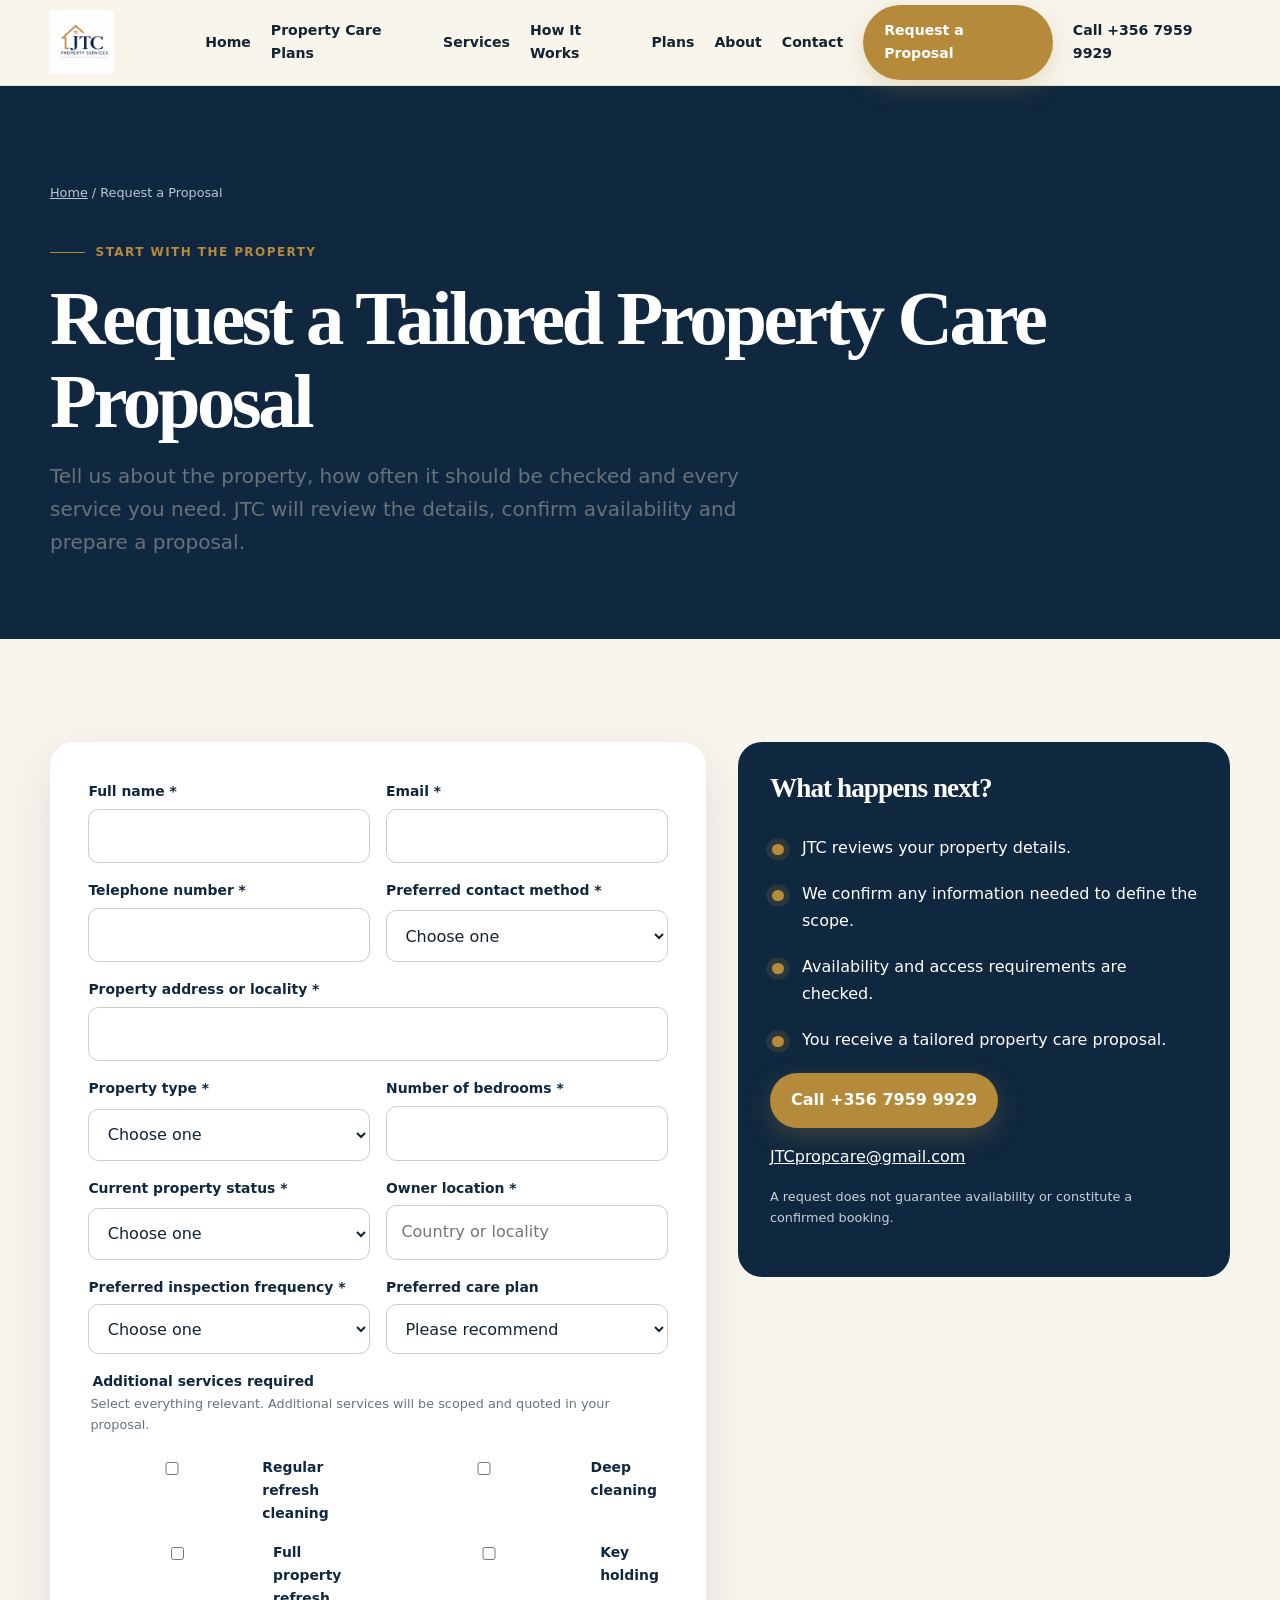
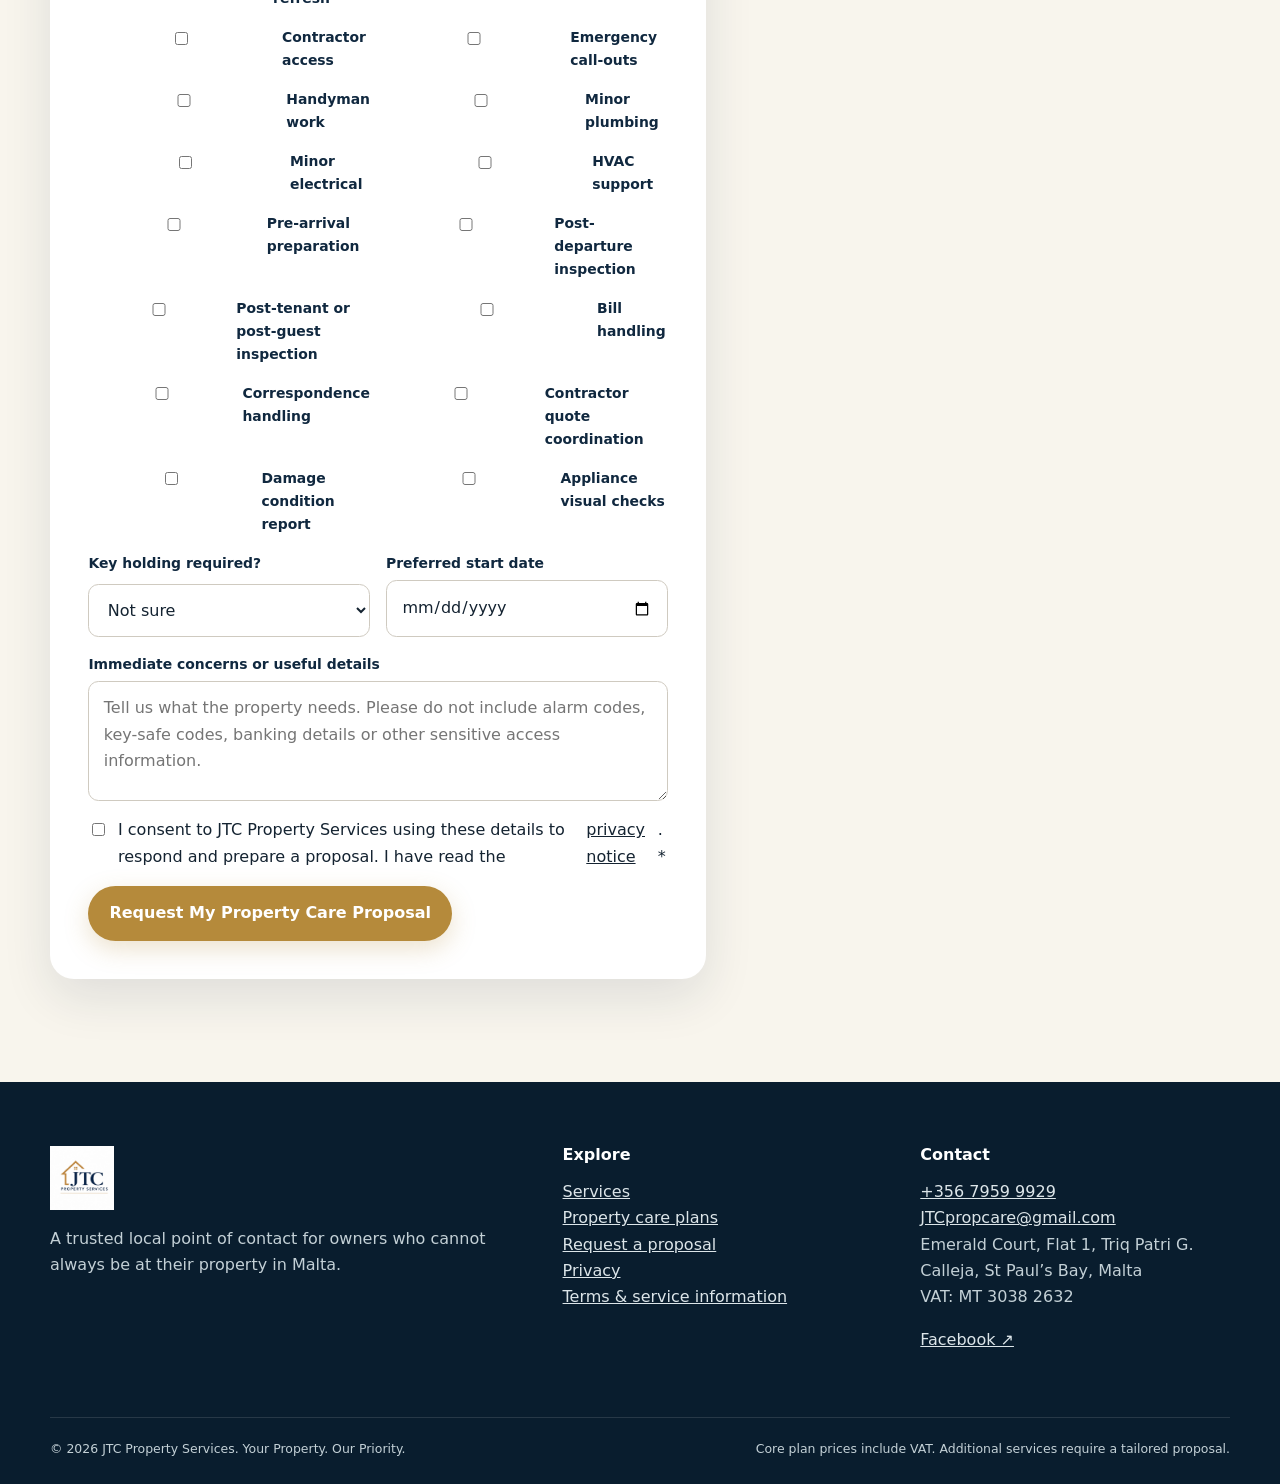
==== contact.html @ 6cc72d3f "Add files via upload" ====
<!doctype html>
<html lang="en">
<head>
  <meta charset="utf-8"><meta name="viewport" content="width=device-width,initial-scale=1">
  <title>Request a Property Care Proposal | JTC Malta</title>
  <meta name="description" content="Tell JTC Property Services about your property and required services to receive a tailored proposal.">
  <link rel="stylesheet" href="css/styles.css">
</head>
<body>
<div data-site-header></div>
<main id="main">
  <header class="page-hero"><div class="wrap"><p class="breadcrumbs"><a href="index.html">Home</a> / Request a Proposal</p><p class="eyebrow">Start with the property</p><h1>Request a Tailored Property Care Proposal</h1><p class="lede">Tell us about the property, how often it should be checked and every service you need. JTC will review the details, confirm availability and prepare a proposal.</p></div></header>
  <section class="section"><div class="wrap estimator">
    <form class="panel field-grid" data-quote-form name="quote-request" novalidate>
      <div class="field"><label for="fullName">Full name *</label><input id="fullName" name="fullName" autocomplete="name" required></div>
      <div class="field"><label for="email">Email *</label><input id="email" name="email" type="email" autocomplete="email" required></div>
      <div class="field"><label for="telephone">Telephone number *</label><input id="telephone" name="telephone" type="tel" autocomplete="tel" required pattern="[0-9+() .-]{7,}"></div>
      <div class="field"><label for="contactMethod">Preferred contact method *</label><select id="contactMethod" name="contactMethod" required><option value="">Choose one</option><option>Email</option><option>Telephone</option><option>WhatsApp</option></select></div>
      <div class="field field--wide"><label for="propertyAddress">Property address or locality *</label><input id="propertyAddress" name="propertyAddress" autocomplete="street-address" required></div>
      <div class="field"><label for="propertyType">Property type *</label><select id="propertyType" name="propertyType" required><option value="">Choose one</option><option>Apartment</option><option>Maisonette</option><option>Townhouse</option><option>Villa</option><option>Penthouse</option><option>Other</option></select></div>
      <div class="field"><label for="bedrooms">Number of bedrooms *</label><input id="bedrooms" name="bedrooms" type="number" min="0" max="30" required></div>
      <div class="field"><label for="propertyStatus">Current property status *</label><select id="propertyStatus" name="propertyStatus" required><option value="">Choose one</option><option>Vacant property</option><option>Holiday home</option><option>Owner occasionally in residence</option><option>Long-term rental</option><option>Short-let property</option><option>Between tenants</option><option>Under renovation</option><option>Other</option></select></div>
      <div class="field"><label for="ownerLocation">Owner location *</label><input id="ownerLocation" name="ownerLocation" placeholder="Country or locality" required></div>
      <div class="field"><label for="frequency">Preferred inspection frequency *</label><select id="frequency" name="frequency" required><option value="">Choose one</option><option>One-off</option><option>Monthly</option><option>Twice monthly</option><option>Weekly</option><option>Not sure</option></select></div>
      <div class="field"><label for="plan">Preferred care plan</label><select id="plan" name="plan"><option value="none">Please recommend</option><option value="basic">Basic - €60/month</option><option value="standard">Standard - €120/month</option><option value="premium">Premium - €160/month</option><option value="annual">Combined annual care proposal</option><option value="one-off">One-off inspection proposal</option></select></div>

      <fieldset class="field field--wide" style="border:0;padding:0"><legend class="fieldset-title">Additional services required</legend><p class="fineprint">Select everything relevant. Additional services will be scoped and quoted in your proposal.</p><div class="card-grid" style="grid-template-columns:repeat(2,1fr)">
        <label class="check-field"><input type="checkbox" name="services" value="Regular refresh cleaning"> Regular refresh cleaning</label>
        <label class="check-field"><input type="checkbox" name="services" value="Deep cleaning"> Deep cleaning</label>
        <label class="check-field"><input type="checkbox" name="services" value="Full property refresh"> Full property refresh</label>
        <label class="check-field"><input type="checkbox" name="services" value="Key holding"> Key holding</label>
        <label class="check-field"><input type="checkbox" name="services" value="Contractor access"> Contractor access</label>
        <label class="check-field"><input type="checkbox" name="services" value="Emergency call-outs"> Emergency call-outs</label>
        <label class="check-field"><input type="checkbox" name="services" value="Handyman work"> Handyman work</label>
        <label class="check-field"><input type="checkbox" name="services" value="Minor plumbing"> Minor plumbing</label>
        <label class="check-field"><input type="checkbox" name="services" value="Minor electrical"> Minor electrical</label>
        <label class="check-field"><input type="checkbox" name="services" value="HVAC"> HVAC support</label>
        <label class="check-field"><input type="checkbox" name="services" value="Pre-arrival preparation"> Pre-arrival preparation</label>
        <label class="check-field"><input type="checkbox" name="services" value="Post-departure inspection"> Post-departure inspection</label>
        <label class="check-field"><input type="checkbox" name="services" value="Post-tenant or post-guest inspection"> Post-tenant or post-guest inspection</label>
        <label class="check-field"><input type="checkbox" name="services" value="Bill handling"> Bill handling</label>
        <label class="check-field"><input type="checkbox" name="services" value="Correspondence handling"> Correspondence handling</label>
        <label class="check-field"><input type="checkbox" name="services" value="Contractor quote coordination"> Contractor quote coordination</label>
        <label class="check-field"><input type="checkbox" name="services" value="Damage condition report"> Damage condition report</label>
        <label class="check-field"><input type="checkbox" name="services" value="Appliance visual checks"> Appliance visual checks</label>
      </div></fieldset>

      <div class="field"><label for="keyHolding">Key holding required?</label><select id="keyHolding" name="keyHolding"><option>Not sure</option><option>Yes</option><option>No</option></select></div>
      <div class="field"><label for="startDate">Preferred start date</label><input id="startDate" name="startDate" type="date"></div>
      <div class="field field--wide"><label for="concerns">Immediate concerns or useful details</label><textarea id="concerns" name="concerns" placeholder="Tell us what the property needs. Please do not include alarm codes, key-safe codes, banking details or other sensitive access information."></textarea></div>
      <div class="honeypot" aria-hidden="true"><label>Leave this blank<input name="website" tabindex="-1" autocomplete="off"></label></div>
      <label class="check-field field--wide"><input type="checkbox" name="consent" required> I consent to JTC Property Services using these details to respond and prepare a proposal. I have read the <a href="privacy.html">privacy notice</a>. *</label>
      <div class="field--wide"><button class="button button--gold" type="submit">Request My Property Care Proposal</button><div class="form-status" data-form-status role="status" aria-live="polite"></div></div>
    </form>
    <aside><div class="estimate-output"><h2>What happens next?</h2><ol class="process-list"><li>JTC reviews your property details.</li><li>We confirm any information needed to define the scope.</li><li>Availability and access requirements are checked.</li><li>You receive a tailored property care proposal.</li></ol><p><a class="button button--gold" href="tel:+35679599929">Call +356 7959 9929</a></p><p><a href="mailto:JTCpropcare@gmail.com">JTCpropcare@gmail.com</a></p><p class="fineprint" style="color:#c5d2d8">A request does not guarantee availability or constitute a confirmed booking.</p></div></aside>
  </div></section>
</main>
<div data-site-footer></div><script src="js/config.js"></script><script src="js/app.js"></script>
</body></html>
---- css/styles.css ----
:root{--navy:#10283f;--navy-2:#183b57;--gold:#b58a3b;--gold-2:#d8ba79;--ivory:#f8f5ed;--stone:#eee9de;--white:#fff;--ink:#142331;--muted:#68727a;--green:#376a58;--amber:#a16b19;--red:#9b4b46;--serif:Georgia,"Times New Roman",serif;--sans:Inter,ui-sans-serif,system-ui,-apple-system,"Segoe UI",sans-serif;--s1:.5rem;--s2:.75rem;--s3:1rem;--s4:1.5rem;--s5:2rem;--s6:3rem;--s7:5rem;--radius:1rem;--radius-lg:1.5rem;--shadow:0 18px 50px rgba(16,40,63,.11);--max:1180px}
*{box-sizing:border-box}html{scroll-behavior:smooth;scroll-padding-top:6rem}body{margin:0;background:var(--ivory);color:var(--ink);font-family:var(--sans);line-height:1.65}img{display:block;max-width:100%}a{color:inherit}button,input,select,textarea{font:inherit}button{cursor:pointer}h1,h2,h3{font-family:var(--serif);line-height:1.08;color:var(--navy);margin:0 0 1rem}h1{font-size:clamp(2.7rem,7vw,5.8rem);letter-spacing:-.045em}h2{font-size:clamp(2rem,4.5vw,3.6rem);letter-spacing:-.035em}h3{font-size:1.4rem}p{margin:0 0 1rem}.wrap{width:min(calc(100% - 2rem),var(--max));margin-inline:auto}.section{padding:clamp(4rem,8vw,7rem) 0}.section--white{background:var(--white)}.section--navy{background:var(--navy);color:#dfe9ed}.section--navy h2,.section--navy h3{color:#fff}.eyebrow{display:inline-flex;align-items:center;gap:.65rem;color:var(--gold);font-weight:800;letter-spacing:.12em;text-transform:uppercase;font-size:.75rem;margin-bottom:1rem}.eyebrow:before{content:"";width:2.2rem;height:1px;background:currentColor}.lede{font-size:clamp(1.05rem,2vw,1.25rem);color:var(--muted);max-width:47rem}.section--navy .lede{color:#b9c9d1}.gold{color:var(--gold-2)}.skip-link{position:fixed;top:.5rem;left:.5rem;transform:translateY(-150%);background:#fff;padding:.75rem 1rem;z-index:1000}.skip-link:focus{transform:none}.site-header{position:sticky;top:0;z-index:100;background:rgba(248,245,237,.96);backdrop-filter:blur(14px);border-bottom:1px solid rgba(16,40,63,.1)}.nav{min-height:5.3rem;display:flex;align-items:center;justify-content:space-between;gap:1.2rem}.brand{display:flex;align-items:center;gap:.75rem;text-decoration:none;min-width:max-content}.brand-mark{width:2.8rem;height:2.8rem;border-radius:50%;display:grid;place-items:center;background:var(--navy);border:2px solid var(--gold);color:#fff;font-family:var(--serif);font-weight:700}.brand-copy{font-weight:900;color:var(--navy);line-height:1.05}.brand-copy small{display:block;color:var(--gold);font-size:.64rem;letter-spacing:.11em;text-transform:uppercase;margin-top:.3rem}.nav-links{display:flex;align-items:center;gap:1.25rem}.nav-links a{text-decoration:none;font-weight:700;font-size:.88rem}.nav-links a:hover{color:var(--gold)}.menu-button{display:none;border:0;background:transparent;padding:.6rem;color:var(--navy);font-weight:800}.button{display:inline-flex;align-items:center;justify-content:center;gap:.55rem;border:1px solid transparent;border-radius:999px;padding:.82rem 1.25rem;text-decoration:none;font-weight:800;transition:transform .2s,box-shadow .2s,background .2s}.button:hover{transform:translateY(-2px)}.button:focus-visible,a:focus-visible,summary:focus-visible,input:focus-visible,select:focus-visible,textarea:focus-visible,button:focus-visible{outline:3px solid var(--gold-2);outline-offset:3px}.button--gold{background:var(--gold);color:#fff;box-shadow:0 8px 24px rgba(181,138,59,.25)}.button--navy{background:var(--navy);color:#fff}.button--outline{border-color:currentColor;background:transparent}.button--light{background:#fff;color:var(--navy)}.hero{position:relative;min-height:760px;display:flex;align-items:center;overflow:hidden;background:var(--navy);color:#fff}.hero:after{content:"";position:absolute;inset:0;background:linear-gradient(90deg,rgba(8,27,43,.97) 0%,rgba(8,27,43,.88) 38%,rgba(8,27,43,.28) 72%,rgba(8,27,43,.12)),linear-gradient(0deg,rgba(8,27,43,.35),transparent 55%)}.hero-image{position:absolute;inset:0;width:100%;height:100%;object-fit:cover}.hero-content{position:relative;z-index:1;padding:6rem 0;max-width:780px}.hero h1{color:#fff}.hero .lede{color:#e4edf1;max-width:42rem}.hero-actions{display:flex;flex-wrap:wrap;gap:.8rem;margin:2rem 0 1.25rem}.reassurance{display:flex;align-items:center;gap:.6rem;font-size:.9rem;color:#cfdae0}.reassurance:before{content:"✓";color:var(--gold-2);font-weight:900}.trust-strip{background:#fff;border-bottom:1px solid #e4e0d7}.trust-list{display:grid;grid-template-columns:repeat(6,1fr);padding:1.1rem 0;margin:0;list-style:none;gap:1rem}.trust-list li{font-size:.78rem;font-weight:800;color:var(--navy);display:flex;gap:.5rem}.trust-list li:before{content:"•";color:var(--gold)}.split{display:grid;grid-template-columns:1fr 1fr;gap:clamp(2rem,6vw,6rem);align-items:center}.problem-grid,.card-grid,.benefit-grid{display:grid;grid-template-columns:repeat(3,1fr);gap:1rem}.problem-item,.card,.benefit{background:#fff;border:1px solid rgba(16,40,63,.09);border-radius:var(--radius);padding:1.35rem}.problem-item{display:flex;align-items:center;gap:.75rem}.problem-item span{width:2.25rem;height:2.25rem;display:grid;place-items:center;border-radius:50%;background:var(--stone);color:var(--gold);font-weight:900}.process-list{list-style:none;padding:0;margin:2rem 0 0}.process-list li{position:relative;padding:0 0 1.25rem 2rem}.process-list li:before{content:"";position:absolute;left:.15rem;top:.55rem;width:.7rem;height:.7rem;border-radius:50%;background:var(--gold);box-shadow:0 0 0 .35rem rgba(181,138,59,.16)}.report-demo{display:grid;grid-template-columns:.65fr 1.35fr;min-height:520px;background:#fff;border-radius:var(--radius-lg);overflow:hidden;box-shadow:var(--shadow)}.report-nav{padding:2rem;background:var(--navy);color:#fff}.report-tabs{display:grid;gap:.55rem;margin-top:1.5rem}.report-tab{border:1px solid rgba(255,255,255,.18);background:transparent;color:#fff;text-align:left;border-radius:.7rem;padding:.75rem 1rem}.report-tab[aria-selected="true"]{background:var(--gold);border-color:var(--gold)}.report-view{padding:2rem;display:grid;grid-template-rows:auto 1fr auto;gap:1rem}.report-status{display:flex;justify-content:space-between;align-items:center;gap:1rem}.status-pill{border-radius:99px;padding:.35rem .7rem;background:#e8f1ed;color:var(--green);font-weight:800;font-size:.75rem}.report-photo{min-height:270px;border-radius:1rem;background:linear-gradient(135deg,#d5cbbd,#f4f0e7);display:grid;place-items:center;position:relative;overflow:hidden}.report-photo svg{width:100%;height:100%;max-height:310px}.report-photo.loading:after{content:"Loading report…";position:absolute;inset:0;display:grid;place-items:center;background:rgba(255,255,255,.9);color:var(--navy);font-weight:800}.report-note{border-left:3px solid var(--gold);padding-left:1rem}.fineprint{font-size:.8rem;color:var(--muted)}.pricing-grid{display:grid;grid-template-columns:repeat(3,1fr);gap:1rem;margin-top:2.5rem}.price-card{position:relative;background:#fff;border:1px solid rgba(16,40,63,.1);border-radius:var(--radius-lg);padding:2rem}.price-card.featured{border:2px solid var(--gold);transform:translateY(-.65rem);box-shadow:var(--shadow)}.tag{position:absolute;right:1.2rem;top:1.2rem;border-radius:99px;padding:.35rem .65rem;background:var(--gold);color:#fff;font-weight:800;font-size:.7rem;text-transform:uppercase;letter-spacing:.08em}.price{font-family:var(--serif);font-size:3.2rem;color:var(--navy);line-height:1}.price small{font-family:var(--sans);font-size:.85rem;color:var(--muted)}.check-list{list-style:none;padding:0;margin:1.5rem 0}.check-list li{padding:.45rem 0 .45rem 1.5rem;position:relative}.check-list li:before{content:"✓";position:absolute;left:0;color:var(--green);font-weight:900}.package{margin-top:2rem;padding:clamp(1.5rem,4vw,3rem);border-radius:var(--radius-lg);background:var(--navy);color:#dce6eb;display:grid;grid-template-columns:1fr auto;gap:2rem;align-items:center}.package h3{color:#fff;font-size:2rem}.package-price{font-family:var(--serif);font-size:3rem;color:#fff}.table-wrap{overflow-x:auto;border-radius:var(--radius);border:1px solid #ded9cf;background:#fff;margin-top:2rem}table{border-collapse:collapse;width:100%;min-width:680px}th,td{padding:1rem;text-align:left;border-bottom:1px solid #e9e5dd;vertical-align:top}th{background:var(--navy);color:#fff;font-size:.8rem;letter-spacing:.04em;text-transform:uppercase}td strong{color:var(--navy)}.service-band{padding:2rem;border-radius:var(--radius-lg);background:var(--stone)}.rate-grid{display:grid;grid-template-columns:repeat(4,1fr);gap:1rem}.rate{background:#fff;border-radius:var(--radius);padding:1.4rem}.rate strong{font-family:var(--serif);font-size:1.9rem;color:var(--navy);display:block}.steps{display:grid;grid-template-columns:repeat(3,1fr);gap:1rem;counter-reset:step}.step{counter-increment:step;padding:1.5rem;border-top:1px solid rgba(255,255,255,.22)}.step:before{content:"0" counter(step);display:block;color:var(--gold-2);font-weight:900;letter-spacing:.1em;margin-bottom:.8rem}.faq{max-width:850px;margin:2rem auto 0}.faq details{border-bottom:1px solid #d8d4cb;padding:1rem 0}.faq summary{cursor:pointer;font-weight:850;color:var(--navy);list-style:none;display:flex;justify-content:space-between;gap:1rem}.faq summary:after{content:"+";color:var(--gold);font-size:1.3rem}.faq details[open] summary:after{content:"−"}.faq details p{padding:1rem 2rem 0 0;color:var(--muted)}.cta{background:var(--navy);border-radius:var(--radius-lg);padding:clamp(2rem,6vw,5rem);color:#fff;display:grid;grid-template-columns:1fr auto;gap:2rem;align-items:center;overflow:hidden;position:relative}.cta h2{color:#fff}.site-footer{background:#091d2e;color:#c3d0d6;padding:4rem 0 1.5rem}.footer-grid{display:grid;grid-template-columns:1.2fr .8fr .8fr;gap:3rem}.footer-grid h3{color:#fff;font-family:var(--sans);font-size:1rem}.footer-grid a{color:#dce5e9}.footer-bottom{margin-top:3rem;padding-top:1.3rem;border-top:1px solid rgba(255,255,255,.12);display:flex;justify-content:space-between;gap:1rem;font-size:.78rem}.page-hero{padding:6rem 0 4rem;background:var(--navy);color:#fff}.page-hero h1{font-size:clamp(2.7rem,6vw,4.8rem);color:#fff}.breadcrumbs{font-size:.8rem;color:#b9c8cf;margin-bottom:2rem}.estimator{display:grid;grid-template-columns:1fr .75fr;gap:2rem;align-items:start}.panel{background:#fff;border-radius:var(--radius-lg);padding:clamp(1.3rem,4vw,2.4rem);box-shadow:var(--shadow)}.field-grid{display:grid;grid-template-columns:1fr 1fr;gap:1rem}.field{display:grid;gap:.35rem}.field label,.fieldset-title{font-weight:800;color:var(--navy);font-size:.87rem}.field input,.field select,.field textarea{width:100%;padding:.82rem .9rem;border:1px solid #cfcac0;border-radius:.65rem;background:#fff;color:var(--ink)}.field textarea{min-height:120px;resize:vertical}.field--wide{grid-column:1/-1}.check-field{display:flex;gap:.6rem;align-items:flex-start}.check-field input{margin-top:.35rem}.estimate-output{position:sticky;top:7rem;background:var(--navy);color:#fff;border-radius:var(--radius-lg);padding:2rem}.estimate-output h2{color:#fff;font-size:1.7rem}.estimate-row{display:flex;justify-content:space-between;gap:1rem;padding:.7rem 0;border-bottom:1px solid rgba(255,255,255,.14)}.estimate-total{font-size:1.5rem;font-weight:900;color:var(--gold-2)}.form-status{display:none;padding:1rem;border-radius:.7rem;margin-top:1rem}.form-status.show{display:block}.form-status.success{background:#e8f1ed;color:#275344}.form-status.error{background:#f7e9e7;color:#7c3833}.honeypot{position:absolute;left:-9999px}.notice{border-left:3px solid var(--gold);padding:1rem 1.2rem;background:#fff8e7;border-radius:0 .7rem .7rem 0}.legal-copy{max-width:850px}.legal-copy h2{font-size:1.8rem;margin-top:2.5rem}.placeholder{padding:.75rem;border:1px dashed var(--amber);background:#fff8e6;color:#77531b;border-radius:.5rem}.reveal{opacity:0;transform:translateY(16px);transition:opacity .55s ease,transform .55s ease}.reveal.in{opacity:1;transform:none}
@media(max-width:1000px){.menu-button{display:block}.nav-links{position:absolute;left:1rem;right:1rem;top:calc(100% + .5rem);display:none;background:#fff;border-radius:1rem;padding:1rem;box-shadow:var(--shadow);align-items:stretch;flex-direction:column}.nav-links.open{display:flex}.nav-links .button{width:100%}.trust-list{grid-template-columns:repeat(3,1fr)}.rate-grid{grid-template-columns:repeat(2,1fr)}.footer-grid{grid-template-columns:1fr 1fr}.footer-grid>div:first-child{grid-column:1/-1}}
@media(max-width:760px){.hero{min-height:680px}.hero:after{background:linear-gradient(90deg,rgba(8,27,43,.94),rgba(8,27,43,.74)),linear-gradient(0deg,rgba(8,27,43,.5),transparent)}.split,.report-demo,.estimator{grid-template-columns:1fr}.problem-grid,.card-grid,.benefit-grid,.pricing-grid,.steps{grid-template-columns:1fr}.report-nav{padding:1.4rem}.report-tabs{display:flex;overflow-x:auto}.report-tab{min-width:max-content}.price-card.featured{transform:none}.package,.cta{grid-template-columns:1fr}.trust-list{grid-template-columns:1fr 1fr}.field-grid{grid-template-columns:1fr}.field--wide{grid-column:auto}.estimate-output{position:static}.footer-grid{grid-template-columns:1fr}.footer-grid>div:first-child{grid-column:auto}.footer-bottom{flex-direction:column}.section{padding:4rem 0}}
@media(max-width:450px){.brand-copy{font-size:.88rem}.brand-mark{width:2.4rem;height:2.4rem}.trust-list{grid-template-columns:1fr}.hero-actions .button{width:100%}.rate-grid{grid-template-columns:1fr}}
@media(prefers-reduced-motion:reduce){html{scroll-behavior:auto}*,*:before,*:after{animation-duration:.01ms!important;animation-iteration-count:1!important;transition-duration:.01ms!important}.reveal{opacity:1;transform:none}}
.brand{gap:0}.brand-logo{width:136px;height:64px;object-fit:contain;object-position:left center}@media(max-width:450px){.brand-logo{width:112px;height:54px}}
.rate p,.section--navy .rate p{color:var(--ink)}.section--navy .rate h3{color:var(--navy)}.proposal-label{display:inline-block;margin:.4rem 0 1rem;color:var(--gold);font-weight:850;font-size:.82rem;letter-spacing:.06em;text-transform:uppercase}.service-card{display:flex;flex-direction:column}.service-card .button{margin-top:auto;align-self:flex-start}
.hero-image{animation:hero-drift 18s ease-in-out infinite alternate;transform-origin:center}.card,.benefit,.rate,.price-card,.service-band{transition:transform .3s ease,box-shadow .3s ease,border-color .3s ease}.card:hover,.benefit:hover,.rate:hover,.price-card:hover,.service-band:hover{transform:translateY(-6px);box-shadow:var(--shadow);border-color:rgba(181,138,59,.42)}.reveal{transition-delay:var(--delay,0ms)}.section--navy{position:relative;overflow:hidden}.section--navy:after{content:"";position:absolute;right:-12rem;top:-12rem;width:30rem;height:30rem;border:1px solid rgba(216,186,121,.11);border-radius:45% 55% 50% 50%;animation:architectural-orbit 24s linear infinite;pointer-events:none}.section--navy>.wrap{position:relative;z-index:1}.property-slider{margin-top:2.5rem;position:relative;border-radius:var(--radius-lg);overflow:hidden;background:var(--navy);box-shadow:var(--shadow)}.slider-stage{display:grid;min-height:clamp(430px,60vw,650px)}.slider-slide{grid-area:1/1;position:relative;opacity:0;visibility:hidden;transform:scale(1.035);transition:opacity .75s ease,transform 1.1s ease,visibility .75s}.slider-slide.is-active{opacity:1;visibility:visible;transform:scale(1)}.slider-slide img{width:100%;height:100%;min-height:clamp(430px,60vw,650px);object-fit:cover}.slider-slide:after{content:"";position:absolute;inset:0;background:linear-gradient(0deg,rgba(8,27,43,.88),rgba(8,27,43,0) 62%)}.slider-caption{position:absolute;left:clamp(1.2rem,5vw,4rem);bottom:clamp(1.5rem,5vw,3.5rem);z-index:2;color:#fff;max-width:39rem}.slider-caption h3{color:#fff;font-size:clamp(1.7rem,4vw,3rem)}.slider-caption p{color:#dce7eb;font-size:1.05rem}.slider-controls{position:absolute;z-index:4;right:clamp(1rem,3vw,2rem);bottom:clamp(1rem,3vw,2rem);display:flex;align-items:center;gap:.55rem}.slider-button{width:3rem;height:3rem;border-radius:50%;border:1px solid rgba(255,255,255,.55);background:rgba(8,27,43,.7);color:#fff;font-size:1.35rem;display:grid;place-items:center}.slider-button:hover{background:var(--gold)}.slider-dots{display:flex;gap:.4rem;padding:.55rem .7rem;border-radius:999px;background:rgba(8,27,43,.7)}.slider-dot{width:.7rem;height:.7rem;border-radius:50%;border:1px solid #fff;background:transparent;padding:0}.slider-dot[aria-current="true"]{background:var(--gold);border-color:var(--gold)}.slider-progress{position:absolute;z-index:4;left:0;bottom:0;height:3px;width:100%;background:rgba(255,255,255,.18)}.slider-progress span{display:block;height:100%;width:0;background:var(--gold-2)}.property-slider.is-playing .slider-progress span{animation:slider-progress 6s linear infinite}.motion-badge{display:inline-flex;align-items:center;gap:.55rem}.motion-badge:before{content:"";width:.6rem;height:.6rem;border-radius:50%;background:var(--gold);box-shadow:0 0 0 0 rgba(181,138,59,.5);animation:soft-pulse 2.8s ease-out infinite}
@keyframes hero-drift{from{transform:scale(1.01) translate3d(0,0,0)}to{transform:scale(1.06) translate3d(-.7%,.4%,0)}}@keyframes architectural-orbit{to{transform:rotate(360deg)}}@keyframes slider-progress{to{width:100%}}@keyframes soft-pulse{60%{box-shadow:0 0 0 .65rem rgba(181,138,59,0)}}
@media(max-width:760px){.slider-controls{left:1rem;right:auto}.slider-caption{padding-bottom:4.5rem}.slider-slide img,.slider-stage{min-height:540px}.section--navy:after{display:none}}
@media(prefers-reduced-motion:reduce){.hero-image,.section--navy:after,.motion-badge:before,.property-slider.is-playing .slider-progress span{animation:none!important}.slider-slide{transition:none}.card:hover,.benefit:hover,.rate:hover,.price-card:hover,.service-band:hover{transform:none}}
.hero-content{max-width:980px}.hero h1{font-size:clamp(2.6rem,5.4vw,4.8rem);max-width:960px;letter-spacing:-.04em}@media(max-width:760px){.hero h1{font-size:clamp(2.35rem,10vw,3.5rem)}.hero-content{max-width:none}}
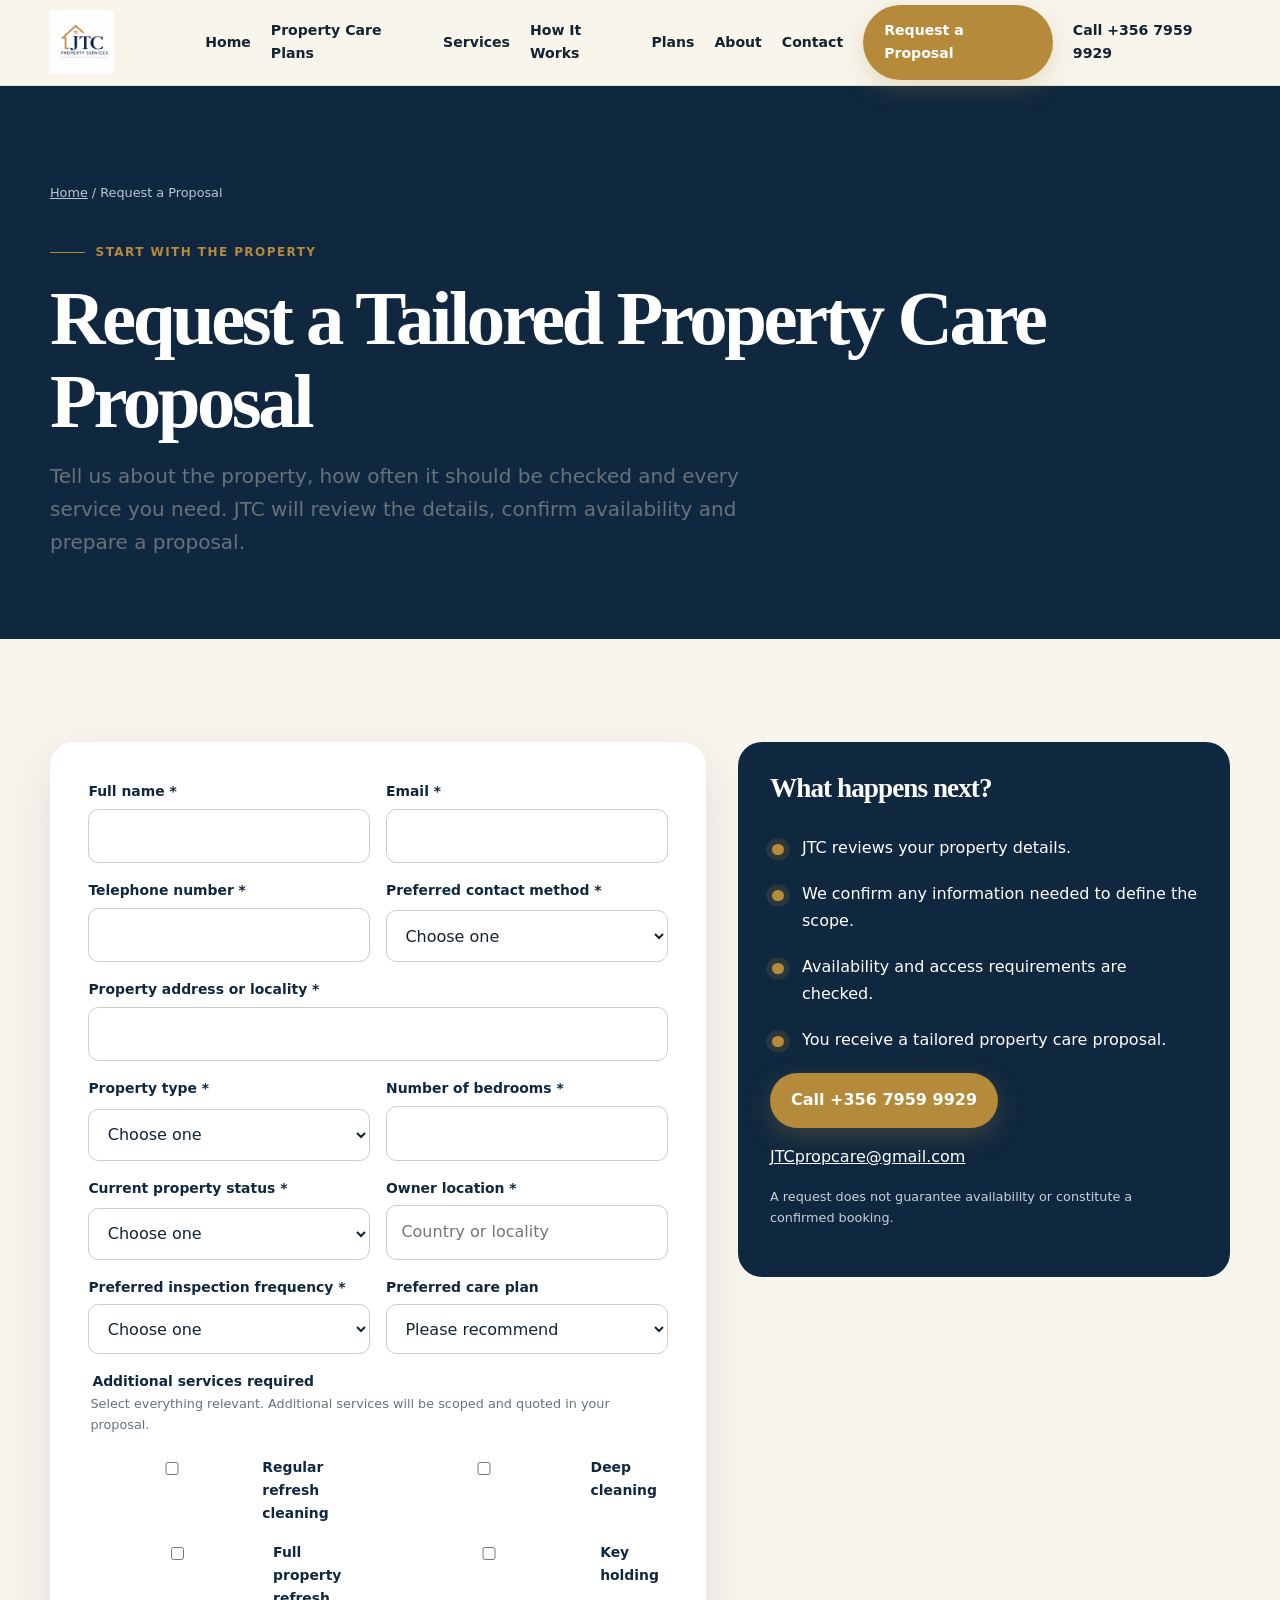
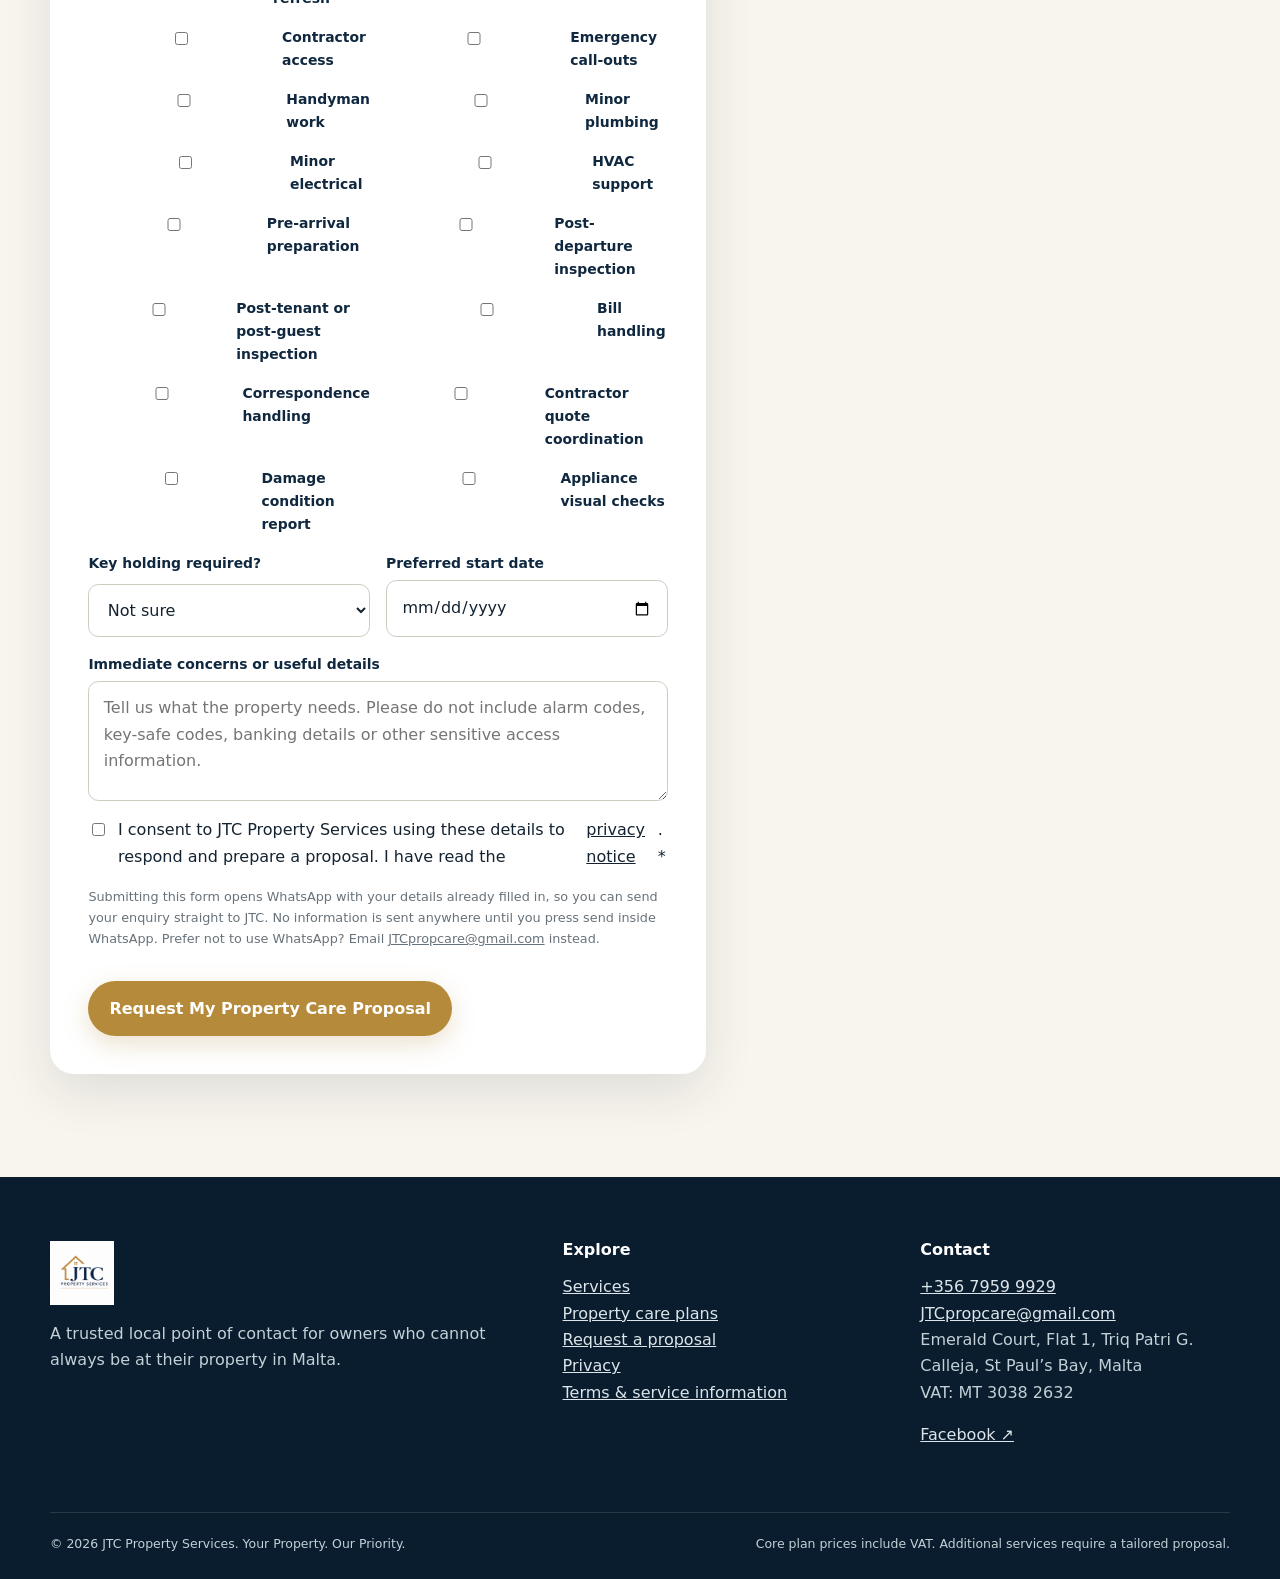
==== commit 47f773a0: "feat: connect JTC enquiries to WhatsApp" ====
--- a/contact.html
+++ b/contact.html
@@ -50,6 +50,7 @@
       <div class="field field--wide"><label for="concerns">Immediate concerns or useful details</label><textarea id="concerns" name="concerns" placeholder="Tell us what the property needs. Please do not include alarm codes, key-safe codes, banking details or other sensitive access information."></textarea></div>
       <div class="honeypot" aria-hidden="true"><label>Leave this blank<input name="website" tabindex="-1" autocomplete="off"></label></div>
       <label class="check-field field--wide"><input type="checkbox" name="consent" required> I consent to JTC Property Services using these details to respond and prepare a proposal. I have read the <a href="privacy.html">privacy notice</a>. *</label>
+      <p class="fineprint field--wide">Submitting this form opens WhatsApp with your details already filled in, so you can send your enquiry straight to JTC. No information is sent anywhere until you press send inside WhatsApp. Prefer not to use WhatsApp? Email <a href="mailto:JTCpropcare@gmail.com">JTCpropcare@gmail.com</a> instead.</p>
       <div class="field--wide"><button class="button button--gold" type="submit">Request My Property Care Proposal</button><div class="form-status" data-form-status role="status" aria-live="polite"></div></div>
     </form>
     <aside><div class="estimate-output"><h2>What happens next?</h2><ol class="process-list"><li>JTC reviews your property details.</li><li>We confirm any information needed to define the scope.</li><li>Availability and access requirements are checked.</li><li>You receive a tailored property care proposal.</li></ol><p><a class="button button--gold" href="tel:+35679599929">Call +356 7959 9929</a></p><p><a href="mailto:JTCpropcare@gmail.com">JTCpropcare@gmail.com</a></p><p class="fineprint" style="color:#c5d2d8">A request does not guarantee availability or constitute a confirmed booking.</p></div></aside>
